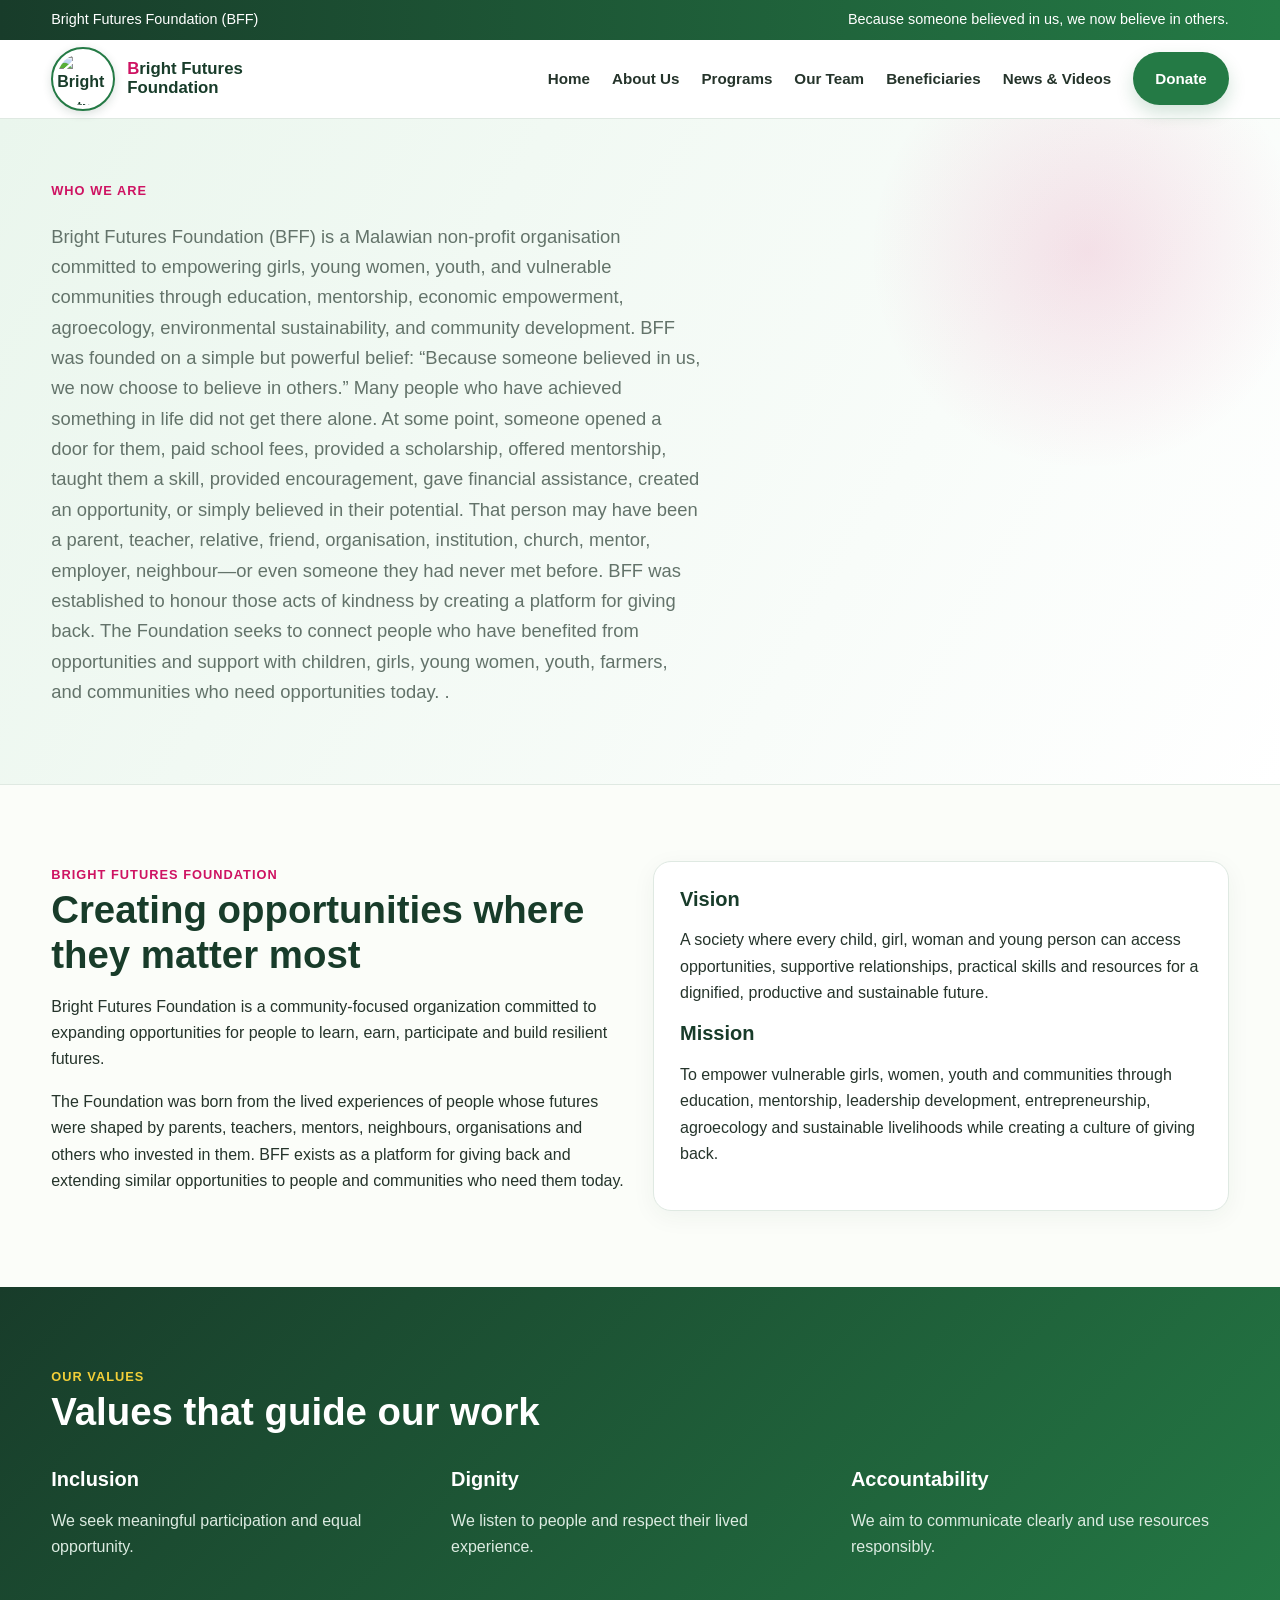
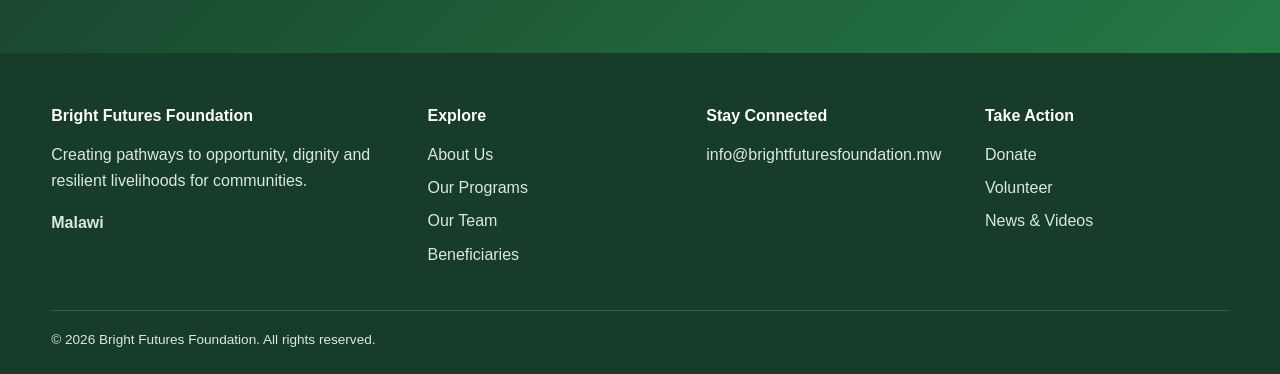
==== about.html @ 071303e1 "Add files via upload" ====
<!doctype html><html lang="en"><head><meta charset="utf-8"><meta name="viewport" content="width=device-width,initial-scale=1"><meta name="description" content="Bright Futures Foundation — community empowerment, education, green livelihoods and opportunity in Malawi."><title>About Us | Bright Futures Foundation</title><link rel="stylesheet" href="style.css"></head><body><div class="topbar"><div class="container"><span>Bright Futures Foundation (BFF)</span><span>Because someone believed in us, we now believe in others.</span></div></div>
<header><div class="container nav">
<a class="brand" href="index.html"><img src="images/bff-logo.png" alt="Bright Futures Foundation logo"><span class="brand-name">Bright Futures<br>Foundation</span></a>
<button class="menu" aria-label="Open menu">☰</button>
<nav><ul>
<li><a href="index.html">Home</a></li><li><a href="about.html">About Us</a></li><li><a href="programs.html">Programs</a></li><li><a href="team.html">Our Team</a></li><li><a href="beneficiaries.html">Beneficiaries</a></li><li><a href="news-videos.html">News & Videos</a></li><li><a class="btn btn-primary" href="donate.html">Donate</a></li>
</ul></nav></div></header>
<main><section class="page-hero"><div class="container"><span class="eyebrow">Who we are</span><h1></h1><p class="lead">Bright Futures Foundation (BFF) is a Malawian non-profit organisation committed to empowering girls, young women, youth, and vulnerable communities through education, mentorship, economic empowerment, agroecology, environmental sustainability, and community development.
BFF was founded on a simple but powerful belief:
“Because someone believed in us, we now choose to believe in others.”
Many people who have achieved something in life did not get there alone. At some point, someone opened a door for them, paid school fees, provided a scholarship, offered mentorship, taught them a skill, provided encouragement, gave financial assistance, created an opportunity, or simply believed in their potential.
That person may have been a parent, teacher, relative, friend, organisation, institution, church, mentor, employer, neighbour—or even someone they had never met before.
BFF was established to honour those acts of kindness by creating a platform for giving back.
The Foundation seeks to connect people who have benefited from opportunities and support with children, girls, young women, youth, farmers, and communities who need opportunities today.
.</p></div></section>
<section><div class="container grid-2"><div><span class="eyebrow">Bright Futures Foundation</span><h2>Creating opportunities where they matter most</h2><p>Bright Futures Foundation is a community-focused organization committed to expanding opportunities for people to learn, earn, participate and build resilient futures.</p><p>The Foundation was born from the lived experiences of people whose futures were shaped by parents, teachers, mentors, neighbours, organisations and others who invested in them. BFF exists as a platform for giving back and extending similar opportunities to people and communities who need them today.</p></div><div class="card"><h3>Vision</h3><p>A society where every child, girl, woman and young person can access opportunities, supportive relationships, practical skills and resources for a dignified, productive and sustainable future.</p><h3>Mission</h3><p>To empower vulnerable girls, women, youth and communities through education, mentorship, leadership development, entrepreneurship, agroecology and sustainable livelihoods while creating a culture of giving back.</p></div></div></section>
<section class="band"><div class="container"><div class="section-head"><span class="eyebrow">Our values</span><h2>Values that guide our work</h2></div><div class="grid-3"><div><h3>Inclusion</h3><p>We seek meaningful participation and equal opportunity.</p></div><div><h3>Dignity</h3><p>We listen to people and respect their lived experience.</p></div><div><h3>Accountability</h3><p>We aim to communicate clearly and use resources responsibly.</p></div></div></div></section>
</main>
<footer class="footer"><div class="container footer-grid">
<div><h3>Bright Futures Foundation</h3><p>Creating pathways to opportunity, dignity and resilient livelihoods for communities.</p><p><strong>Malawi</strong></p></div>
<div><h3>Explore</h3><a href="about.html">About Us</a><a href="programs.html">Our Programs</a><a href="team.html">Our Team</a><a href="beneficiaries.html">Beneficiaries</a></div>
<div><h3>Stay Connected</h3><a href="mailto:info@brightfuturesfoundation.mw">info@brightfuturesfoundation.mw</a></div>
<div><h3>Take Action</h3><a href="donate.html">Donate</a><a href="donate.html#volunteer">Volunteer</a><a href="news-videos.html">News & Videos</a></div>
</div><div class="container footer-bottom"><span>© <span id="year"></span> Bright Futures Foundation. All rights reserved.</span><span></span></div></footer>
<script src="script.js"></script></body></html>
---- style.css ----
:root{
  --pink:#ce1362; --pink-dark:#9d104b; --orange:#fd8900; --green:#247a45; --green-dark:#183c2a; --green-soft:#eaf6ed;
  --yellow:#f3cf38; --brown:#8b5a2b; --cream:#fbfdf9; --text:#25342b;
  --muted:#63736a; --white:#fff; --border:#dfe9e2; --shadow:0 14px 40px rgba(24,60,42,.10);
  --radius:18px; --max:1180px;
}
*{box-sizing:border-box} html{scroll-behavior:smooth}
body{margin:0;font-family:Arial,Helvetica,sans-serif;color:var(--text);background:var(--cream);line-height:1.65}
a{color:inherit;text-decoration:none} img{max-width:100%;display:block}
.container{width:min(var(--max),92%);margin:auto}
.topbar{background:var(--green-dark);color:#fff;font-size:.9rem}
.topbar .container{display:flex;justify-content:space-between;gap:20px;padding:8px 0}
header{background:#fff;position:sticky;top:0;z-index:50;border-bottom:1px solid var(--border)}
.nav{min-height:78px;display:flex;align-items:center;justify-content:space-between;gap:24px}
.brand{display:flex;align-items:center;gap:12px;font-weight:800;color:var(--green-dark)}
.brand img{display:block;width:64px;height:64px;min-width:64px;object-fit:contain;flex:0 0 64px;padding:4px;background:#fff;border:2px solid var(--green);border-radius:50%;box-shadow:0 3px 10px rgba(24,60,42,.16)}.brand-name{display:block;color:var(--green-dark);font-size:1.05rem;line-height:1.1}.brand span{font-size:1.05rem;line-height:1.1}
nav ul{display:flex;gap:22px;list-style:none;margin:0;padding:0;align-items:center}
nav a{font-weight:700;font-size:.95rem} nav a:hover,nav a.active{color:var(--green)}
.btn{display:inline-block;padding:12px 20px;border-radius:999px;font-weight:800;border:2px solid transparent;cursor:pointer}
.btn-primary{background:var(--green);color:#fff}.btn-primary:hover{background:var(--green-dark)}
.btn-yellow{background:var(--yellow);color:var(--green-dark)}.btn-outline{border-color:var(--green);color:var(--green)}
.menu{display:none;background:none;border:0;font-size:1.8rem}
.hero{padding:74px 0 66px;background:linear-gradient(120deg,#f5fbf6 0%,#eaf6ed 100%)}
.hero-grid{display:grid;grid-template-columns:1.02fr .98fr;align-items:center;gap:50px}
.eyebrow{display:inline-block;color:var(--green);font-weight:800;letter-spacing:.08em;text-transform:uppercase;font-size:.8rem}
h1,h2,h3{font-family:Arial,Helvetica,sans-serif;color:var(--green-dark);line-height:1.18;margin:0 0 16px}
h1{font-size:clamp(2.4rem,5vw,4.5rem);letter-spacing:-.04em} h2{font-size:clamp(1.8rem,3vw,2.7rem)} h3{font-size:1.25rem}
.lead{font-size:1.15rem;color:var(--muted);max-width:650px}.hero img{border-radius:28px;box-shadow:var(--shadow)}
.actions{display:flex;gap:12px;flex-wrap:wrap;margin-top:26px}
section{padding:76px 0}.section-head{max-width:760px;margin-bottom:34px}.section-head p{color:var(--muted)}
.grid-3{display:grid;grid-template-columns:repeat(3,1fr);gap:22px}.grid-2{display:grid;grid-template-columns:repeat(2,1fr);gap:26px}
.card{background:#fff;border:1px solid var(--border);border-radius:var(--radius);padding:26px;box-shadow:0 6px 24px rgba(24,60,42,.05)}
.card:hover{transform:translateY(-3px);transition:.2s;box-shadow:var(--shadow)}
.icon{width:48px;height:48px;border-radius:14px;background:var(--green-soft);display:grid;place-items:center;color:var(--green);font-weight:900;margin-bottom:16px}
.band{background:var(--green-dark);color:#fff}.band h2,.band h3{color:#fff}.band p{color:#dcebe1}
.stats{display:grid;grid-template-columns:repeat(4,1fr);gap:14px;margin-top:28px}.stat{background:#fff;color:var(--green-dark);padding:24px;border-radius:16px;text-align:center}.stat strong{display:block;font-size:2rem;color:var(--green)}
.program-list{display:grid;grid-template-columns:repeat(2,1fr);gap:18px}.program{display:flex;gap:18px;align-items:flex-start}
.tag{display:inline-block;background:#f4f7f3;color:var(--green);padding:5px 10px;border-radius:999px;font-size:.78rem;font-weight:800}
.page-hero{padding:58px 0;background:var(--green-soft);border-bottom:1px solid var(--border)}
.page-hero h1{font-size:clamp(2.2rem,4vw,3.5rem)}
.profile img{aspect-ratio:1/1;object-fit:cover;border-radius:16px;background:var(--green-soft)}
.profile{text-align:center}.profile p{color:var(--muted);margin:.2rem 0}
.news img{aspect-ratio:16/9;object-fit:cover;border-radius:14px;margin-bottom:18px}
.beneficiary{display:grid;grid-template-columns:150px 1fr;gap:20px;align-items:center}.beneficiary img{width:150px;height:150px;object-fit:cover;border-radius:50%;background:var(--green-soft)}
.quote{border-left:5px solid var(--yellow);padding:8px 0 8px 22px;font-size:1.1rem}
form{display:grid;gap:15px} label{font-weight:800;font-size:.9rem} input,textarea,select{width:100%;padding:13px 14px;border:1px solid #cfdcd2;border-radius:10px;background:#fff;font:inherit}textarea{min-height:140px;resize:vertical}
.footer{background:#102b1d;color:#d9e9df;padding:54px 0 22px}.footer h3{color:#fff;font-size:1rem}.footer-grid{display:grid;grid-template-columns:1.4fr 1fr 1fr 1fr;gap:35px}.footer a{display:block;margin:7px 0;color:#d9e9df}.footer-bottom{border-top:1px solid rgba(255,255,255,.15);margin-top:35px;padding-top:18px;font-size:.85rem;display:flex;justify-content:space-between;gap:15px}
.notice{background:#fff9dc;border-left:5px solid var(--yellow);padding:18px;border-radius:12px}
.video{aspect-ratio:16/9;background:#102b1d;border-radius:18px;display:grid;place-items:center;color:#fff;font-weight:800;font-size:1.1rem}
.amounts{display:flex;gap:10px;flex-wrap:wrap}.amount{border:1px solid var(--border);background:#fff;padding:10px 15px;border-radius:10px;font-weight:800;cursor:pointer}.amount.selected{background:var(--green);color:#fff}
.checks{display:grid;grid-template-columns:repeat(2,1fr);gap:10px}.checks label{font-weight:600}
.small{font-size:.88rem;color:var(--muted)}
@media(max-width:900px){nav ul{display:none}.menu{display:block}.hero-grid,.grid-3,.grid-2,.program-list,.footer-grid{grid-template-columns:1fr}.stats{grid-template-columns:repeat(2,1fr)}.nav{min-height:70px}.mobile-open nav ul{display:flex;position:absolute;left:0;right:0;top:70px;background:#fff;padding:18px 4%;flex-direction:column;align-items:flex-start;border-bottom:1px solid var(--border)}}
@media(max-width:560px){.topbar .container{display:block;text-align:center}.stats{grid-template-columns:1fr 1fr}.beneficiary{grid-template-columns:1fr;text-align:center}.beneficiary img{margin:auto}.footer-bottom{display:block}}

/* BFF BRAND SYSTEM — colors taken from the  logo */
.topbar{background:linear-gradient(90deg,var(--green-dark),var(--green));}
.brand span:first-letter{color:var(--pink)}
.brand:after{content:none}
.btn-primary{background:var(--green);box-shadow:0 8px 18px rgba(2,102,42,.18)}
.btn-primary:hover{background:var(--green-dark)}
.btn-yellow{background:var(--yellow);border-color:var(--yellow)}
.btn-yellow:hover{background:#e5d600}
.btn-pink{background:var(--pink);color:#fff}
.btn-pink:hover{background:var(--pink-dark)}
.btn-outline{border-color:var(--green);color:var(--green)}
.btn-outline:hover{background:var(--green-soft)}
.hero{background:
  radial-gradient(circle at 92% 15%,rgba(253,137,0,.20),transparent 16%),
  radial-gradient(circle at 12% 90%,rgba(206,19,98,.12),transparent 22%),
  linear-gradient(120deg,#fff 0%,var(--green-soft) 100%)}
.eyebrow{color:var(--pink)}
.icon{background:var(--green-soft);color:var(--green);border-bottom:4px solid var(--yellow)}
.card:nth-child(3n+2) .icon{border-bottom-color:var(--pink)}
.card:nth-child(3n) .icon{border-bottom-color:var(--orange)}
.tag{background:#fff1f7;color:var(--pink)}
.band{background:linear-gradient(135deg,var(--green-dark),var(--green))}
.band .eyebrow{color:var(--yellow)}
.stat strong{color:var(--pink)}
.quote{border-left-color:var(--orange)}
.notice{border-left-color:var(--yellow)}
.page-hero{background:
  radial-gradient(circle at 85% 20%,rgba(206,19,98,.12),transparent 18%),
  linear-gradient(120deg,var(--green-soft),#fff)}
.footer{background:var(--green-dark)}
.footer a:hover{color:var(--yellow)}
input:focus,textarea:focus,select:focus{outline:3px solid rgba(253,137,0,.20);border-color:var(--orange)}
.amount.selected{background:var(--pink);border-color:var(--pink)}
.video{background:linear-gradient(135deg,var(--green-dark),var(--green));border:3px solid rgba(247,230,0,.35)}

.brand-name{font-size:1.05rem;line-height:1.1;font-weight:800;color:var(--green-dark)}
.profile img{width:100%;max-height:330px;object-fit:cover}
.email-form{max-width:100%}
.email-form .small{margin:0}

/* Programme image gallery and visible logo */
.programme-photo{overflow:hidden;padding:0}.programme-photo img{width:100%;height:220px;object-fit:cover;border-radius:16px 16px 0 0}.programme-photo h3{padding:0 20px 18px;margin:16px 0 0}.programme-gallery{align-items:stretch}

/* Homepage welcome banner and sliding programme/news galleries */
.hero-welcome{padding:84px 0 78px;min-height:520px;background:linear-gradient(120deg,rgba(18,55,35,.96),rgba(36,122,69,.92)),url('images/community/community-garden-training.png') center/cover;color:#fff}
.hero-welcome h1,.hero-welcome .lead{color:#fff}.hero-welcome .eyebrow{color:#f3cf38}.hero-welcome .hero-image-wrap{padding:10px;background:rgba(255,255,255,.16);border:2px solid rgba(255,255,255,.6);border-radius:30px;box-shadow:0 20px 55px rgba(0,0,0,.22)}.hero-welcome .hero-image-wrap img{width:100%;height:340px;object-fit:cover;border-radius:22px}.hero-welcome .btn-outline{background:#fff;border-color:#fff;color:var(--green-dark)}
.programme-slider-section{background:#f5fbf6}.slider-shell{display:grid;grid-template-columns:42px minmax(0,1fr) 42px;align-items:center;gap:10px}.horizontal-slider{display:flex;gap:18px;overflow-x:auto;scroll-snap-type:x mandatory;scroll-behavior:smooth;padding:8px 3px 18px;scrollbar-width:thin}.horizontal-slider>.slide-card{flex:0 0 min(300px,82vw);scroll-snap-align:start}.slide-card{background:#fff;border:1px solid var(--border);border-radius:18px;overflow:hidden;box-shadow:0 8px 24px rgba(24,60,42,.08)}.slide-card>img{width:100%;height:190px;object-fit:cover}.slide-card-copy{padding:18px}.slide-card-copy h3{margin:10px 0}.slide-card-copy p{color:var(--muted)}.slider-arrow{width:40px;height:40px;border:0;border-radius:50%;background:var(--green);color:#fff;font-size:28px;line-height:1;cursor:pointer;box-shadow:0 5px 14px rgba(24,60,42,.18)}.slider-arrow:hover{background:var(--pink)}.news-slider .slide-card{flex-basis:min(340px,84vw)}.program-list .program{display:flex;align-items:stretch;gap:0;overflow:hidden;padding:0}.program-thumb{width:190px;min-width:190px;object-fit:cover;min-height:100%;}.program-copy{padding:24px;flex:1}.team-email{font-size:.82rem;overflow-wrap:anywhere}.team-email a{color:var(--green);font-weight:700}.team-email a:hover{color:var(--pink)}
@media(max-width:700px){.hero-welcome{padding:56px 0}.hero-welcome .hero-image-wrap img{height:230px}.slider-shell{grid-template-columns:30px minmax(0,1fr) 30px;gap:5px}.slider-arrow{width:30px;height:30px;font-size:22px}.program-list .program{display:block}.program-thumb{width:100%;height:190px;min-height:0}.program-copy{padding:20px}}
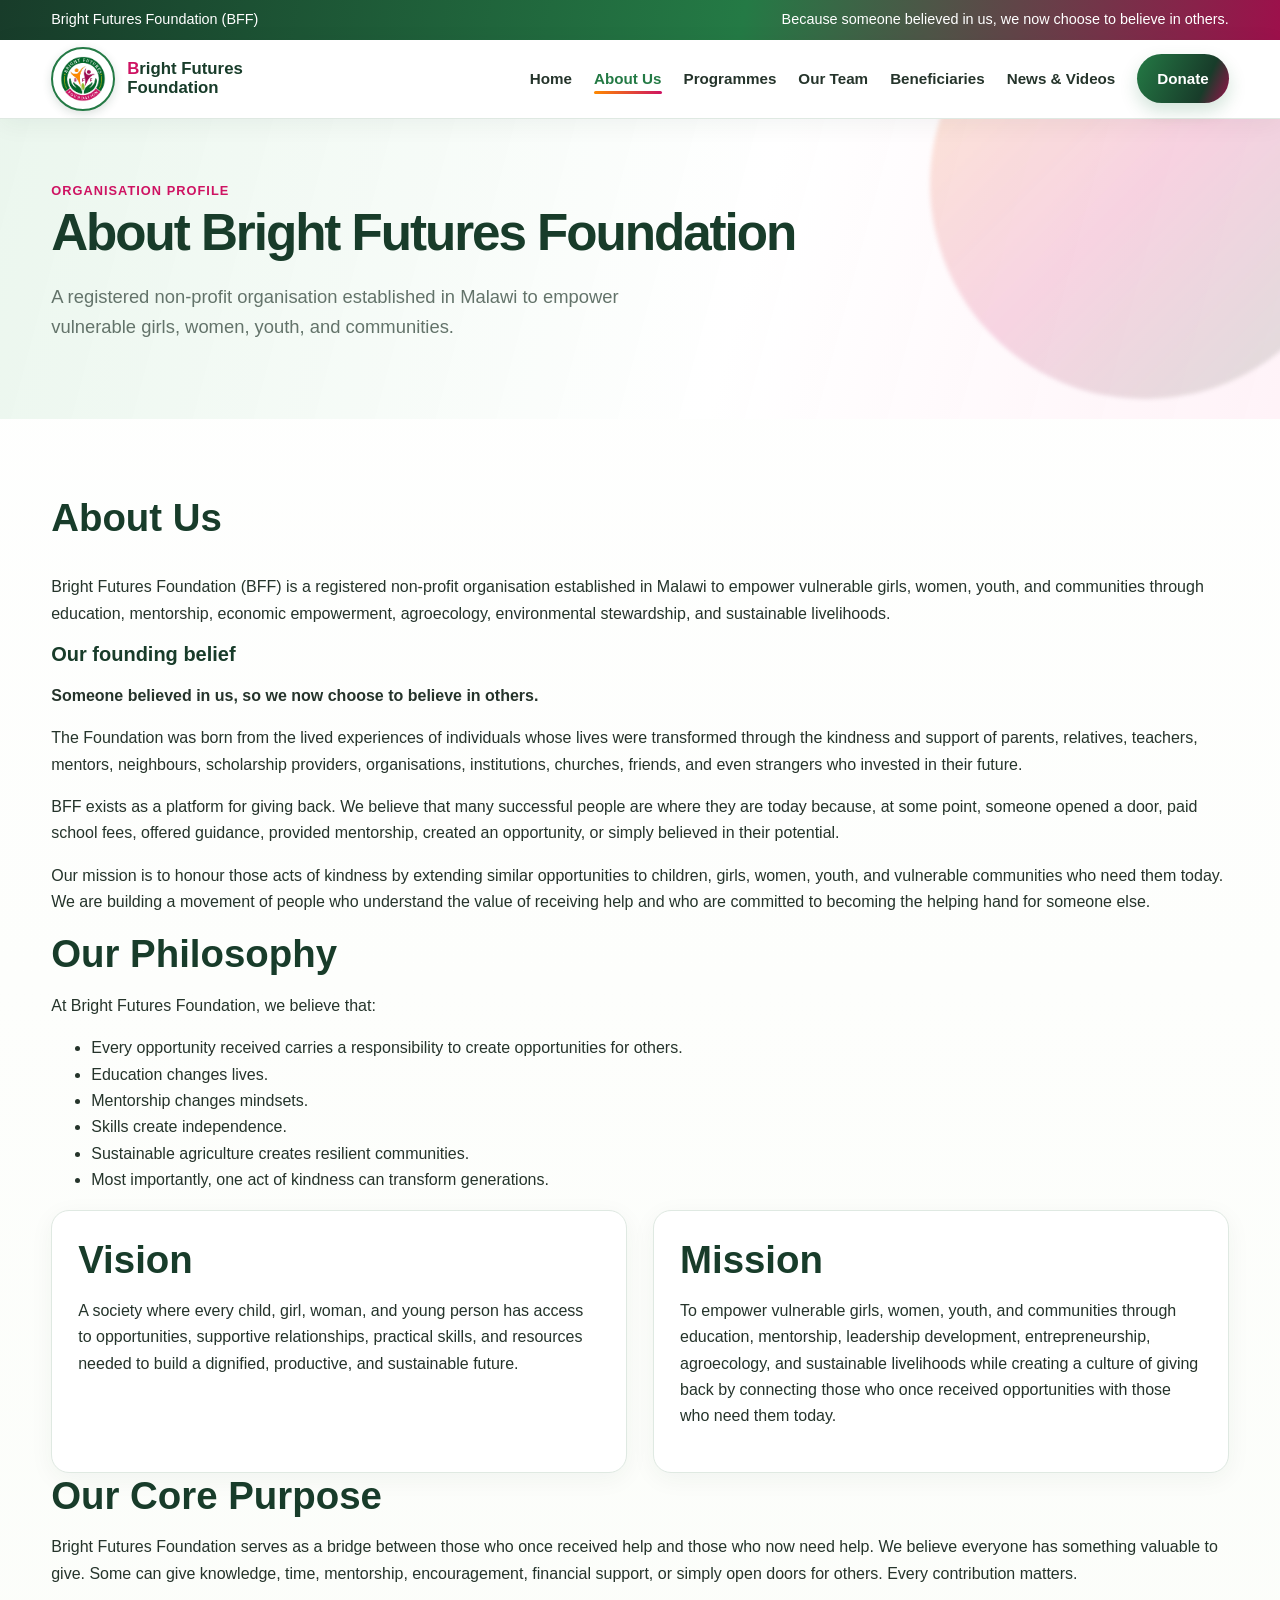
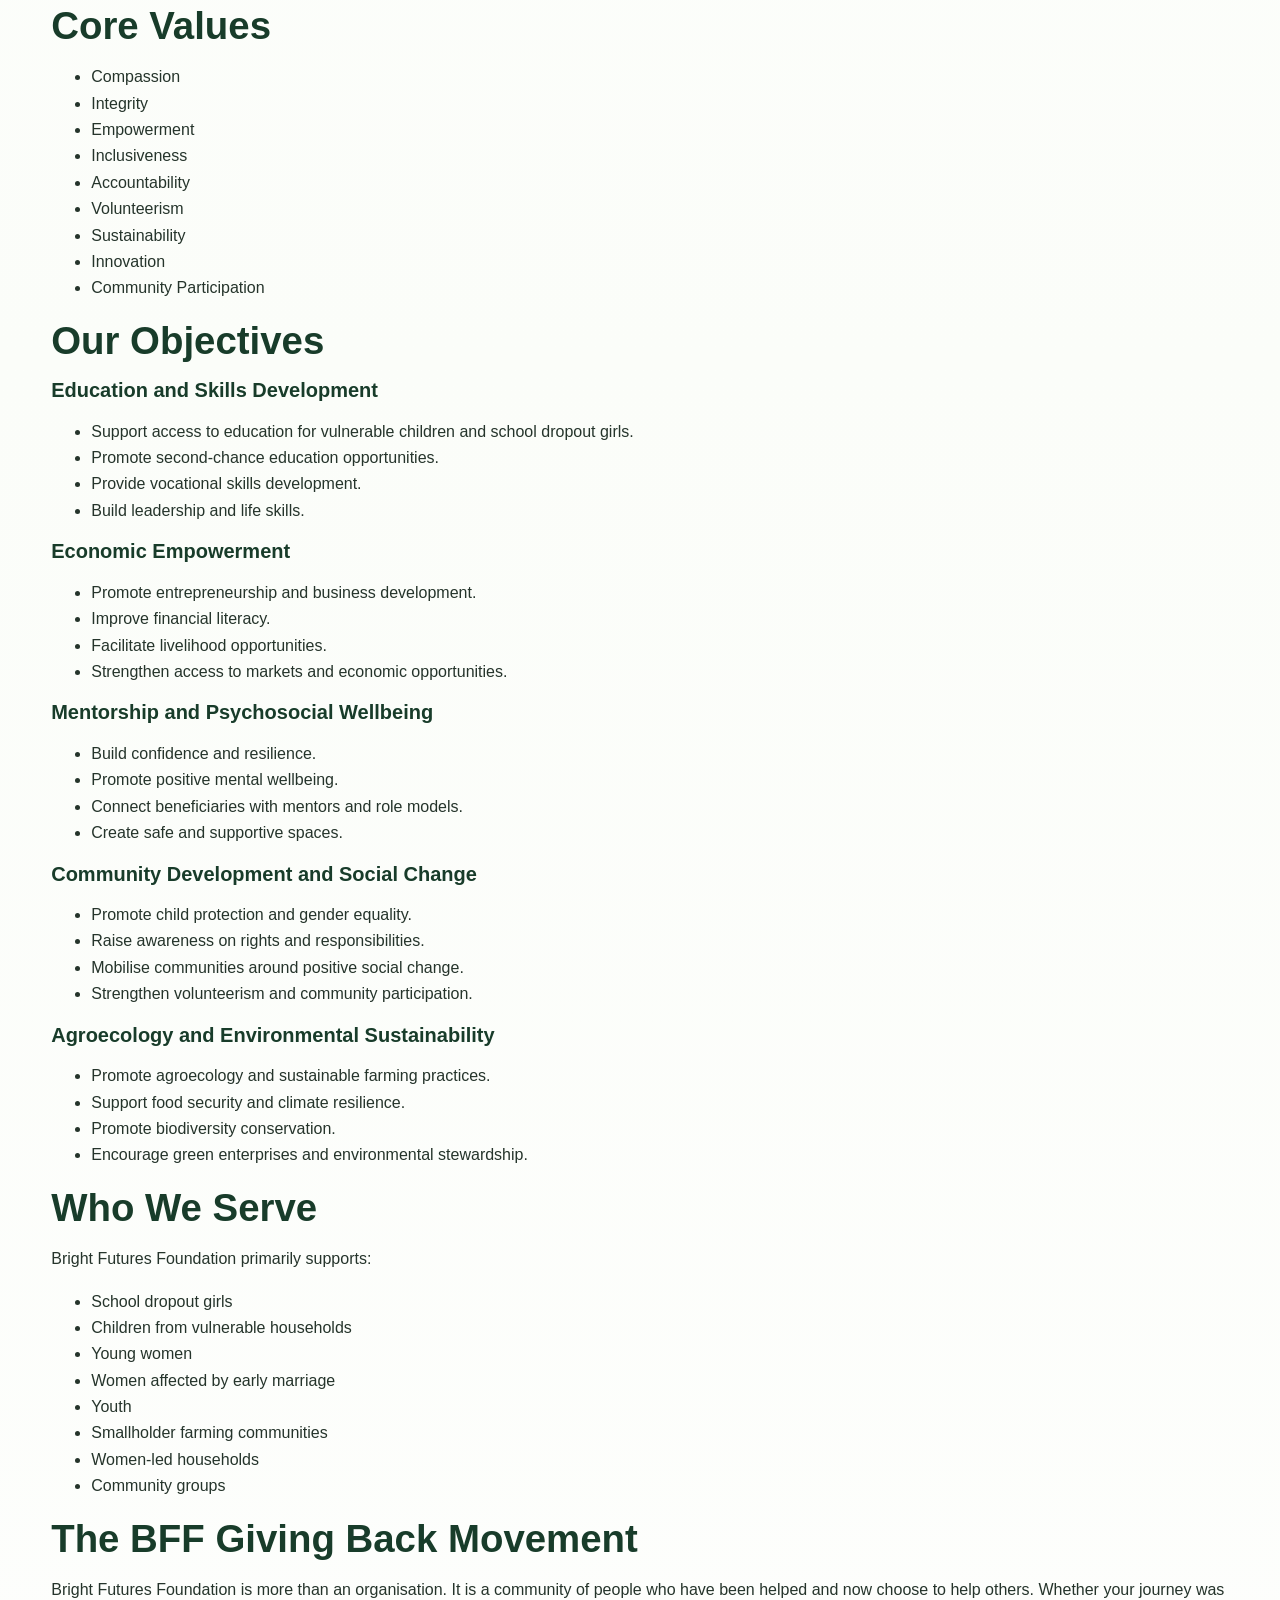
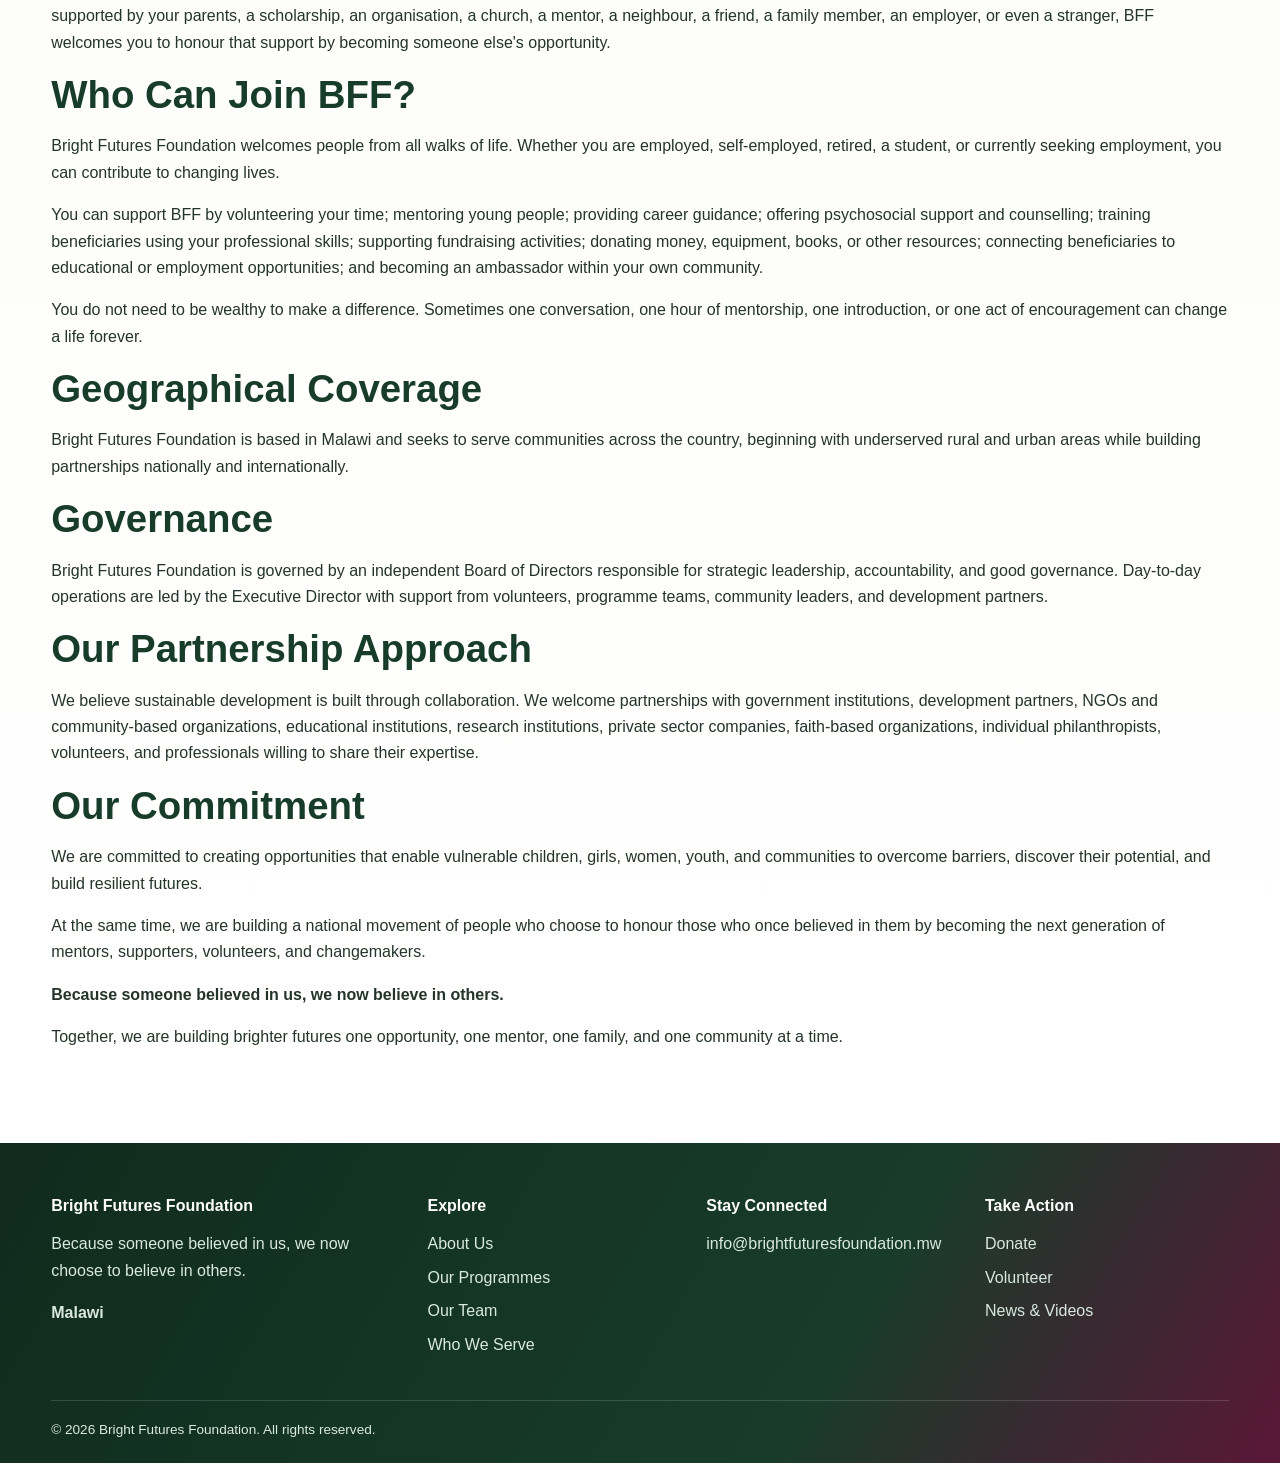
==== commit f7547d58: "Add files via upload" ====
--- a/about.html
+++ b/about.html
@@ -1,25 +1,13 @@
-<!doctype html><html lang="en"><head><meta charset="utf-8"><meta name="viewport" content="width=device-width,initial-scale=1"><meta name="description" content="Bright Futures Foundation — community empowerment, education, green livelihoods and opportunity in Malawi."><title>About Us | Bright Futures Foundation</title><link rel="stylesheet" href="style.css"></head><body><div class="topbar"><div class="container"><span>Bright Futures Foundation (BFF)</span><span>Because someone believed in us, we now believe in others.</span></div></div>
-<header><div class="container nav">
-<a class="brand" href="index.html"><img src="images/bff-logo.png" alt="Bright Futures Foundation logo"><span class="brand-name">Bright Futures<br>Foundation</span></a>
-<button class="menu" aria-label="Open menu">☰</button>
-<nav><ul>
-<li><a href="index.html">Home</a></li><li><a href="about.html">About Us</a></li><li><a href="programs.html">Programs</a></li><li><a href="team.html">Our Team</a></li><li><a href="beneficiaries.html">Beneficiaries</a></li><li><a href="news-videos.html">News & Videos</a></li><li><a class="btn btn-primary" href="donate.html">Donate</a></li>
-</ul></nav></div></header>
-<main><section class="page-hero"><div class="container"><span class="eyebrow">Who we are</span><h1></h1><p class="lead">Bright Futures Foundation (BFF) is a Malawian non-profit organisation committed to empowering girls, young women, youth, and vulnerable communities through education, mentorship, economic empowerment, agroecology, environmental sustainability, and community development.
-BFF was founded on a simple but powerful belief:
-“Because someone believed in us, we now choose to believe in others.”
-Many people who have achieved something in life did not get there alone. At some point, someone opened a door for them, paid school fees, provided a scholarship, offered mentorship, taught them a skill, provided encouragement, gave financial assistance, created an opportunity, or simply believed in their potential.
-That person may have been a parent, teacher, relative, friend, organisation, institution, church, mentor, employer, neighbour—or even someone they had never met before.
-BFF was established to honour those acts of kindness by creating a platform for giving back.
-The Foundation seeks to connect people who have benefited from opportunities and support with children, girls, young women, youth, farmers, and communities who need opportunities today.
-.</p></div></section>
-<section><div class="container grid-2"><div><span class="eyebrow">Bright Futures Foundation</span><h2>Creating opportunities where they matter most</h2><p>Bright Futures Foundation is a community-focused organization committed to expanding opportunities for people to learn, earn, participate and build resilient futures.</p><p>The Foundation was born from the lived experiences of people whose futures were shaped by parents, teachers, mentors, neighbours, organisations and others who invested in them. BFF exists as a platform for giving back and extending similar opportunities to people and communities who need them today.</p></div><div class="card"><h3>Vision</h3><p>A society where every child, girl, woman and young person can access opportunities, supportive relationships, practical skills and resources for a dignified, productive and sustainable future.</p><h3>Mission</h3><p>To empower vulnerable girls, women, youth and communities through education, mentorship, leadership development, entrepreneurship, agroecology and sustainable livelihoods while creating a culture of giving back.</p></div></div></section>
-<section class="band"><div class="container"><div class="section-head"><span class="eyebrow">Our values</span><h2>Values that guide our work</h2></div><div class="grid-3"><div><h3>Inclusion</h3><p>We seek meaningful participation and equal opportunity.</p></div><div><h3>Dignity</h3><p>We listen to people and respect their lived experience.</p></div><div><h3>Accountability</h3><p>We aim to communicate clearly and use resources responsibly.</p></div></div></div></section>
-</main>
-<footer class="footer"><div class="container footer-grid">
-<div><h3>Bright Futures Foundation</h3><p>Creating pathways to opportunity, dignity and resilient livelihoods for communities.</p><p><strong>Malawi</strong></p></div>
-<div><h3>Explore</h3><a href="about.html">About Us</a><a href="programs.html">Our Programs</a><a href="team.html">Our Team</a><a href="beneficiaries.html">Beneficiaries</a></div>
-<div><h3>Stay Connected</h3><a href="mailto:info@brightfuturesfoundation.mw">info@brightfuturesfoundation.mw</a></div>
-<div><h3>Take Action</h3><a href="donate.html">Donate</a><a href="donate.html#volunteer">Volunteer</a><a href="news-videos.html">News & Videos</a></div>
-</div><div class="container footer-bottom"><span>© <span id="year"></span> Bright Futures Foundation. All rights reserved.</span><span></span></div></footer>
-<script src="script.js"></script></body></html>+<!doctype html><html lang="en"><head><meta charset="utf-8"><meta name="viewport" content="width=device-width,initial-scale=1"><meta name="description" content="Bright Futures Foundation (BFF) empowers vulnerable girls, women, youth and communities in Malawi."><title>About Us | Bright Futures Foundation</title><link rel="stylesheet" href="style.css"></head><body><div class="topbar"><div class="container"><span>Bright Futures Foundation (BFF)</span><span>Because someone believed in us, we now choose to believe in others.</span></div></div>
+<header><div class="container nav"><a class="brand" href="index.html"><img src="images/bff-logo.png" alt="Bright Futures Foundation official logo"><span class="brand-name">Bright Futures<br>Foundation</span></a><button class="menu" aria-label="Open menu">☰</button><nav><ul><li><a href="index.html">Home</a></li><li><a href="about.html">About Us</a></li><li><a href="programs.html">Programmes</a></li><li><a href="team.html">Our Team</a></li><li><a href="beneficiaries.html">Beneficiaries</a></li><li><a href="news-videos.html">News &amp; Videos</a></li><li><a class="btn btn-primary" href="donate.html">Donate</a></li></ul></nav></div></header><main><section class="page-hero"><div class="container"><span class="eyebrow">Organisation Profile</span><h1>About Bright Futures Foundation</h1><p class="lead">A registered non-profit organisation established in Malawi to empower vulnerable girls, women, youth, and communities.</p></div></section>
+<section><div class="container"><div class="section-head"><h2>About Us</h2></div><p>Bright Futures Foundation (BFF) is a registered non-profit organisation established in Malawi to empower vulnerable girls, women, youth, and communities through education, mentorship, economic empowerment, agroecology, environmental stewardship, and sustainable livelihoods.</p><h3>Our founding belief</h3><p><strong>Someone believed in us, so we now choose to believe in others.</strong></p><p>The Foundation was born from the lived experiences of individuals whose lives were transformed through the kindness and support of parents, relatives, teachers, mentors, neighbours, scholarship providers, organisations, institutions, churches, friends, and even strangers who invested in their future.</p><p>BFF exists as a platform for giving back. We believe that many successful people are where they are today because, at some point, someone opened a door, paid school fees, offered guidance, provided mentorship, created an opportunity, or simply believed in their potential.</p><p>Our mission is to honour those acts of kindness by extending similar opportunities to children, girls, women, youth, and vulnerable communities who need them today. We are building a movement of people who understand the value of receiving help and who are committed to becoming the helping hand for someone else.</p>
+<h2>Our Philosophy</h2><p>At Bright Futures Foundation, we believe that:</p><ul><li>Every opportunity received carries a responsibility to create opportunities for others.</li><li>Education changes lives.</li><li>Mentorship changes mindsets.</li><li>Skills create independence.</li><li>Sustainable agriculture creates resilient communities.</li><li>Most importantly, one act of kindness can transform generations.</li></ul>
+<div class="grid-2"><div class="card"><h2>Vision</h2><p>A society where every child, girl, woman, and young person has access to opportunities, supportive relationships, practical skills, and resources needed to build a dignified, productive, and sustainable future.</p></div><div class="card"><h2>Mission</h2><p>To empower vulnerable girls, women, youth, and communities through education, mentorship, leadership development, entrepreneurship, agroecology, and sustainable livelihoods while creating a culture of giving back by connecting those who once received opportunities with those who need them today.</p></div></div>
+<h2>Our Core Purpose</h2><p>Bright Futures Foundation serves as a bridge between those who once received help and those who now need help. We believe everyone has something valuable to give. Some can give knowledge, time, mentorship, encouragement, financial support, or simply open doors for others. Every contribution matters.</p>
+<h2>Core Values</h2><ul class="value-list"><li>Compassion</li><li>Integrity</li><li>Empowerment</li><li>Inclusiveness</li><li>Accountability</li><li>Volunteerism</li><li>Sustainability</li><li>Innovation</li><li>Community Participation</li></ul>
+<h2>Our Objectives</h2><h3>Education and Skills Development</h3><ul><li>Support access to education for vulnerable children and school dropout girls.</li><li>Promote second-chance education opportunities.</li><li>Provide vocational skills development.</li><li>Build leadership and life skills.</li></ul><h3>Economic Empowerment</h3><ul><li>Promote entrepreneurship and business development.</li><li>Improve financial literacy.</li><li>Facilitate livelihood opportunities.</li><li>Strengthen access to markets and economic opportunities.</li></ul><h3>Mentorship and Psychosocial Wellbeing</h3><ul><li>Build confidence and resilience.</li><li>Promote positive mental wellbeing.</li><li>Connect beneficiaries with mentors and role models.</li><li>Create safe and supportive spaces.</li></ul><h3>Community Development and Social Change</h3><ul><li>Promote child protection and gender equality.</li><li>Raise awareness on rights and responsibilities.</li><li>Mobilise communities around positive social change.</li><li>Strengthen volunteerism and community participation.</li></ul><h3>Agroecology and Environmental Sustainability</h3><ul><li>Promote agroecology and sustainable farming practices.</li><li>Support food security and climate resilience.</li><li>Promote biodiversity conservation.</li><li>Encourage green enterprises and environmental stewardship.</li></ul>
+<h2>Who We Serve</h2><p>Bright Futures Foundation primarily supports:</p><ul><li>School dropout girls</li><li>Children from vulnerable households</li><li>Young women</li><li>Women affected by early marriage</li><li>Youth</li><li>Smallholder farming communities</li><li>Women-led households</li><li>Community groups</li></ul>
+<h2>The BFF Giving Back Movement</h2><p>Bright Futures Foundation is more than an organisation. It is a community of people who have been helped and now choose to help others. Whether your journey was supported by your parents, a scholarship, an organisation, a church, a mentor, a neighbour, a friend, a family member, an employer, or even a stranger, BFF welcomes you to honour that support by becoming someone else's opportunity.</p>
+<h2>Who Can Join BFF?</h2><p>Bright Futures Foundation welcomes people from all walks of life. Whether you are employed, self-employed, retired, a student, or currently seeking employment, you can contribute to changing lives.</p><p>You can support BFF by volunteering your time; mentoring young people; providing career guidance; offering psychosocial support and counselling; training beneficiaries using your professional skills; supporting fundraising activities; donating money, equipment, books, or other resources; connecting beneficiaries to educational or employment opportunities; and becoming an ambassador within your own community.</p><p>You do not need to be wealthy to make a difference. Sometimes one conversation, one hour of mentorship, one introduction, or one act of encouragement can change a life forever.</p>
+<h2>Geographical Coverage</h2><p>Bright Futures Foundation is based in Malawi and seeks to serve communities across the country, beginning with underserved rural and urban areas while building partnerships nationally and internationally.</p><h2>Governance</h2><p>Bright Futures Foundation is governed by an independent Board of Directors responsible for strategic leadership, accountability, and good governance. Day-to-day operations are led by the Executive Director with support from volunteers, programme teams, community leaders, and development partners.</p>
+<h2>Our Partnership Approach</h2><p>We believe sustainable development is built through collaboration. We welcome partnerships with government institutions, development partners, NGOs and community-based organizations, educational institutions, research institutions, private sector companies, faith-based organizations, individual philanthropists, volunteers, and professionals willing to share their expertise.</p><h2>Our Commitment</h2><p>We are committed to creating opportunities that enable vulnerable children, girls, women, youth, and communities to overcome barriers, discover their potential, and build resilient futures.</p><p>At the same time, we are building a national movement of people who choose to honour those who once believed in them by becoming the next generation of mentors, supporters, volunteers, and changemakers.</p><p><strong>Because someone believed in us, we now believe in others.</strong></p><p>Together, we are building brighter futures one opportunity, one mentor, one family, and one community at a time.</p></div></section></main><footer class="footer"><div class="container footer-grid"><div><h3>Bright Futures Foundation</h3><p>Because someone believed in us, we now choose to believe in others.</p><p><strong>Malawi</strong></p></div><div><h3>Explore</h3><a href="about.html">About Us</a><a href="programs.html">Our Programmes</a><a href="team.html">Our Team</a><a href="beneficiaries.html">Who We Serve</a></div><div><h3>Stay Connected</h3><a href="mailto:info@brightfuturesfoundation.mw">info@brightfuturesfoundation.mw</a></div><div><h3>Take Action</h3><a href="donate.html">Donate</a><a href="donate.html#volunteer">Volunteer</a><a href="news-videos.html">News &amp; Videos</a></div></div><div class="container footer-bottom"><span>© <span id="year"></span> Bright Futures Foundation. All rights reserved.</span></div></footer><script src="script.js"></script></body></html>
--- a/style.css
+++ b/style.css
@@ -102,3 +102,65 @@
 .hero-welcome h1,.hero-welcome .lead{color:#fff}.hero-welcome .eyebrow{color:#f3cf38}.hero-welcome .hero-image-wrap{padding:10px;background:rgba(255,255,255,.16);border:2px solid rgba(255,255,255,.6);border-radius:30px;box-shadow:0 20px 55px rgba(0,0,0,.22)}.hero-welcome .hero-image-wrap img{width:100%;height:340px;object-fit:cover;border-radius:22px}.hero-welcome .btn-outline{background:#fff;border-color:#fff;color:var(--green-dark)}
 .programme-slider-section{background:#f5fbf6}.slider-shell{display:grid;grid-template-columns:42px minmax(0,1fr) 42px;align-items:center;gap:10px}.horizontal-slider{display:flex;gap:18px;overflow-x:auto;scroll-snap-type:x mandatory;scroll-behavior:smooth;padding:8px 3px 18px;scrollbar-width:thin}.horizontal-slider>.slide-card{flex:0 0 min(300px,82vw);scroll-snap-align:start}.slide-card{background:#fff;border:1px solid var(--border);border-radius:18px;overflow:hidden;box-shadow:0 8px 24px rgba(24,60,42,.08)}.slide-card>img{width:100%;height:190px;object-fit:cover}.slide-card-copy{padding:18px}.slide-card-copy h3{margin:10px 0}.slide-card-copy p{color:var(--muted)}.slider-arrow{width:40px;height:40px;border:0;border-radius:50%;background:var(--green);color:#fff;font-size:28px;line-height:1;cursor:pointer;box-shadow:0 5px 14px rgba(24,60,42,.18)}.slider-arrow:hover{background:var(--pink)}.news-slider .slide-card{flex-basis:min(340px,84vw)}.program-list .program{display:flex;align-items:stretch;gap:0;overflow:hidden;padding:0}.program-thumb{width:190px;min-width:190px;object-fit:cover;min-height:100%;}.program-copy{padding:24px;flex:1}.team-email{font-size:.82rem;overflow-wrap:anywhere}.team-email a{color:var(--green);font-weight:700}.team-email a:hover{color:var(--pink)}
 @media(max-width:700px){.hero-welcome{padding:56px 0}.hero-welcome .hero-image-wrap img{height:230px}.slider-shell{grid-template-columns:30px minmax(0,1fr) 30px;gap:5px}.slider-arrow{width:30px;height:30px;font-size:22px}.program-list .program{display:block}.program-thumb{width:100%;height:190px;min-height:0}.program-copy{padding:20px}}
+
+/* ===== Refined BFF visual experience ===== */
+:root{
+  --brand-gradient:linear-gradient(120deg,rgba(24,60,42,.97) 0%,rgba(36,122,69,.90) 48%,rgba(157,16,75,.76) 100%);
+  --soft-brand-gradient:linear-gradient(135deg,rgba(36,122,69,.10),rgba(206,19,98,.08),rgba(253,137,0,.10));
+  --motion:cubic-bezier(.2,.75,.25,1);
+}
+body{background:linear-gradient(180deg,#fff 0%,#fbfdf9 42%,#fff 100%)}
+.topbar{background:linear-gradient(100deg,#183c2a 0%,#247a45 58%,#9d104b 100%)}
+header{backdrop-filter:blur(14px);background:rgba(255,255,255,.94);box-shadow:0 5px 24px rgba(24,60,42,.055)}
+.brand img{transition:transform .35s var(--motion),box-shadow .35s var(--motion)}
+.brand:hover img{transform:rotate(-4deg) scale(1.05);box-shadow:0 8px 22px rgba(24,60,42,.22)}
+nav a{position:relative;transition:color .25s ease,transform .25s ease}
+nav a:not(.btn):after{content:"";position:absolute;left:0;right:100%;bottom:-7px;height:3px;border-radius:4px;background:linear-gradient(90deg,var(--orange),var(--pink));transition:right .28s var(--motion)}
+nav a:not(.btn):hover:after,nav a.active:after{right:0}
+nav a:hover{transform:translateY(-2px)}
+.btn,.slider-arrow,.amount,.menu{transition:transform .22s var(--motion),box-shadow .22s ease,background .22s ease,color .22s ease}
+.btn:hover{transform:translateY(-3px);box-shadow:0 12px 25px rgba(24,60,42,.18)}
+.btn:active,.slider-arrow:active,.amount:active{transform:scale(.96)}
+.btn-primary{background:linear-gradient(115deg,#247a45,#183c2a 72%,#9d104b);border:0}
+.btn-yellow{background:linear-gradient(110deg,#f3cf38,#fd8900);border:0}
+.btn-pink{background:linear-gradient(110deg,#ce1362,#9d104b)}
+.hero-welcome{position:relative;isolation:isolate;overflow:hidden;padding:clamp(76px,9vw,124px) 0 clamp(72px,8vw,110px);min-height:600px;background:var(--brand-gradient),url('images/community/community-garden-training.png') center 44%/cover no-repeat}
+.hero-welcome:before{content:"";position:absolute;z-index:-1;inset:0;background:radial-gradient(ellipse at 12% 20%,rgba(253,137,0,.24),transparent 34%),radial-gradient(ellipse at 88% 82%,rgba(206,19,98,.30),transparent 38%),linear-gradient(90deg,rgba(13,38,25,.38),transparent 75%)}
+.hero-welcome:after{content:"";position:absolute;z-index:-1;left:-8%;right:-8%;bottom:-95px;height:150px;background:#fff;border-radius:50% 50% 0 0/70% 70% 0 0;opacity:.98}
+.hero-welcome .hero-grid{position:relative;z-index:1;gap:clamp(28px,5vw,70px)}
+.hero-welcome .welcome-copy{max-width:680px;padding:clamp(24px,3vw,38px);border:1px solid rgba(255,255,255,.24);border-radius:28px;background:linear-gradient(135deg,rgba(14,42,27,.58),rgba(24,60,42,.28));box-shadow:0 24px 70px rgba(0,0,0,.16);backdrop-filter:blur(7px)}
+.hero-welcome h1{font-size:clamp(2.7rem,5.4vw,5rem);text-wrap:balance;text-shadow:0 4px 22px rgba(0,0,0,.2)}
+.hero-welcome .lead{color:rgba(255,255,255,.91);font-size:clamp(1.04rem,1.5vw,1.2rem)}
+.hero-welcome .eyebrow{color:#ffe47a}
+.hero-welcome .hero-image-wrap{padding:8px;background:linear-gradient(135deg,rgba(243,207,56,.8),rgba(206,19,98,.55),rgba(36,122,69,.7));border:0;border-radius:30px;box-shadow:0 26px 65px rgba(0,0,0,.28);transform:rotate(1.2deg);transition:transform .5s var(--motion)}
+.hero-welcome .hero-image-wrap:hover{transform:rotate(0) translateY(-5px)}
+.hero-welcome .hero-image-wrap img{height:clamp(260px,34vw,390px);border:3px solid rgba(255,255,255,.72);object-fit:cover}
+.hero-welcome .btn-outline{color:var(--green-dark);background:#fff;border-color:#fff}
+.page-hero{position:relative;isolation:isolate;overflow:hidden;background:linear-gradient(105deg,rgba(234,246,237,.96),rgba(255,255,255,.91) 58%,rgba(255,241,247,.88)),url('images/community/community-garden-training.png') right 42%/cover no-repeat;border:0}
+.page-hero:after{content:"";position:absolute;z-index:-1;right:-80px;top:-150px;width:430px;height:430px;border-radius:50%;background:linear-gradient(135deg,rgba(253,137,0,.17),rgba(206,19,98,.16),rgba(36,122,69,.16));filter:blur(2px)}
+section:not(.hero-welcome){position:relative}
+section:not(.hero-welcome) .section-photo{width:100%;max-height:300px;object-fit:cover;border-radius:26px;margin-top:30px;box-shadow:0 16px 38px rgba(24,60,42,.12)}
+.programme-slider-section{background:linear-gradient(135deg,#f4faf5 0%,#fff 48%,#fff5f8 100%)}
+.horizontal-slider{scrollbar-color:rgba(36,122,69,.5) transparent;scrollbar-width:thin}
+.slide-card,.card{transition:transform .35s var(--motion),box-shadow .35s ease,border-color .35s ease}
+.slide-card:hover,.card:hover{transform:translateY(-7px);box-shadow:0 18px 42px rgba(24,60,42,.14);border-color:rgba(36,122,69,.25)}
+.slide-card>img,.programme-photo img,.program-thumb,.news img{transition:transform .55s var(--motion),filter .4s ease}
+.slide-card:hover>img,.programme-photo:hover img,.program:hover .program-thumb,.news:hover img{transform:scale(1.045);filter:saturate(1.08)}
+.slide-card{overflow:hidden}
+.program-list .program{border-radius:20px}
+.program-copy h2{font-size:clamp(1.2rem,2vw,1.55rem)}
+.icon{background:linear-gradient(135deg,rgba(36,122,69,.13),rgba(206,19,98,.10),rgba(253,137,0,.13));border:0}
+.tag{background:linear-gradient(100deg,rgba(206,19,98,.10),rgba(253,137,0,.13));transition:background .25s ease,color .25s ease}
+a.tag:hover{background:linear-gradient(100deg,var(--pink),var(--green));color:#fff}
+.band{background:linear-gradient(120deg,#183c2a 0%,#247a45 58%,#9d104b 130%);position:relative;overflow:hidden}
+.band:after{content:"";position:absolute;right:-130px;bottom:-220px;width:460px;height:460px;border:1px solid rgba(255,255,255,.13);border-radius:50%;box-shadow:0 0 0 35px rgba(255,255,255,.035),0 0 0 75px rgba(255,255,255,.025);pointer-events:none}
+.footer{background:linear-gradient(120deg,#102b1d,#183c2a 65%,#5b1738)}
+.footer a{transition:color .2s ease,transform .2s ease}.footer a:hover{transform:translateX(4px)}
+input,textarea,select{transition:border-color .2s ease,box-shadow .2s ease,background .2s ease}
+input:focus,textarea:focus,select:focus{box-shadow:0 0 0 4px rgba(253,137,0,.12)}
+:focus-visible{outline:3px solid rgba(253,137,0,.8);outline-offset:3px}
+/* Gentle entrance effects; content remains visible if animation is unavailable. */
+.js-reveal{opacity:0;transform:translateY(22px);transition:opacity .7s ease,transform .7s var(--motion)}
+.js-reveal.is-visible{opacity:1;transform:translateY(0)}
+@media(max-width:700px){.hero-welcome{min-height:0;padding:52px 0 88px;background-position:58% center}.hero-welcome .welcome-copy{padding:23px}.hero-welcome:after{bottom:-115px}.page-hero{background-position:65% center}.hero-welcome .hero-image-wrap{transform:none}}
+@media(prefers-reduced-motion:reduce){*,*:before,*:after{scroll-behavior:auto!important;animation-duration:.01ms!important;animation-iteration-count:1!important;transition-duration:.01ms!important}.js-reveal{opacity:1;transform:none}}
